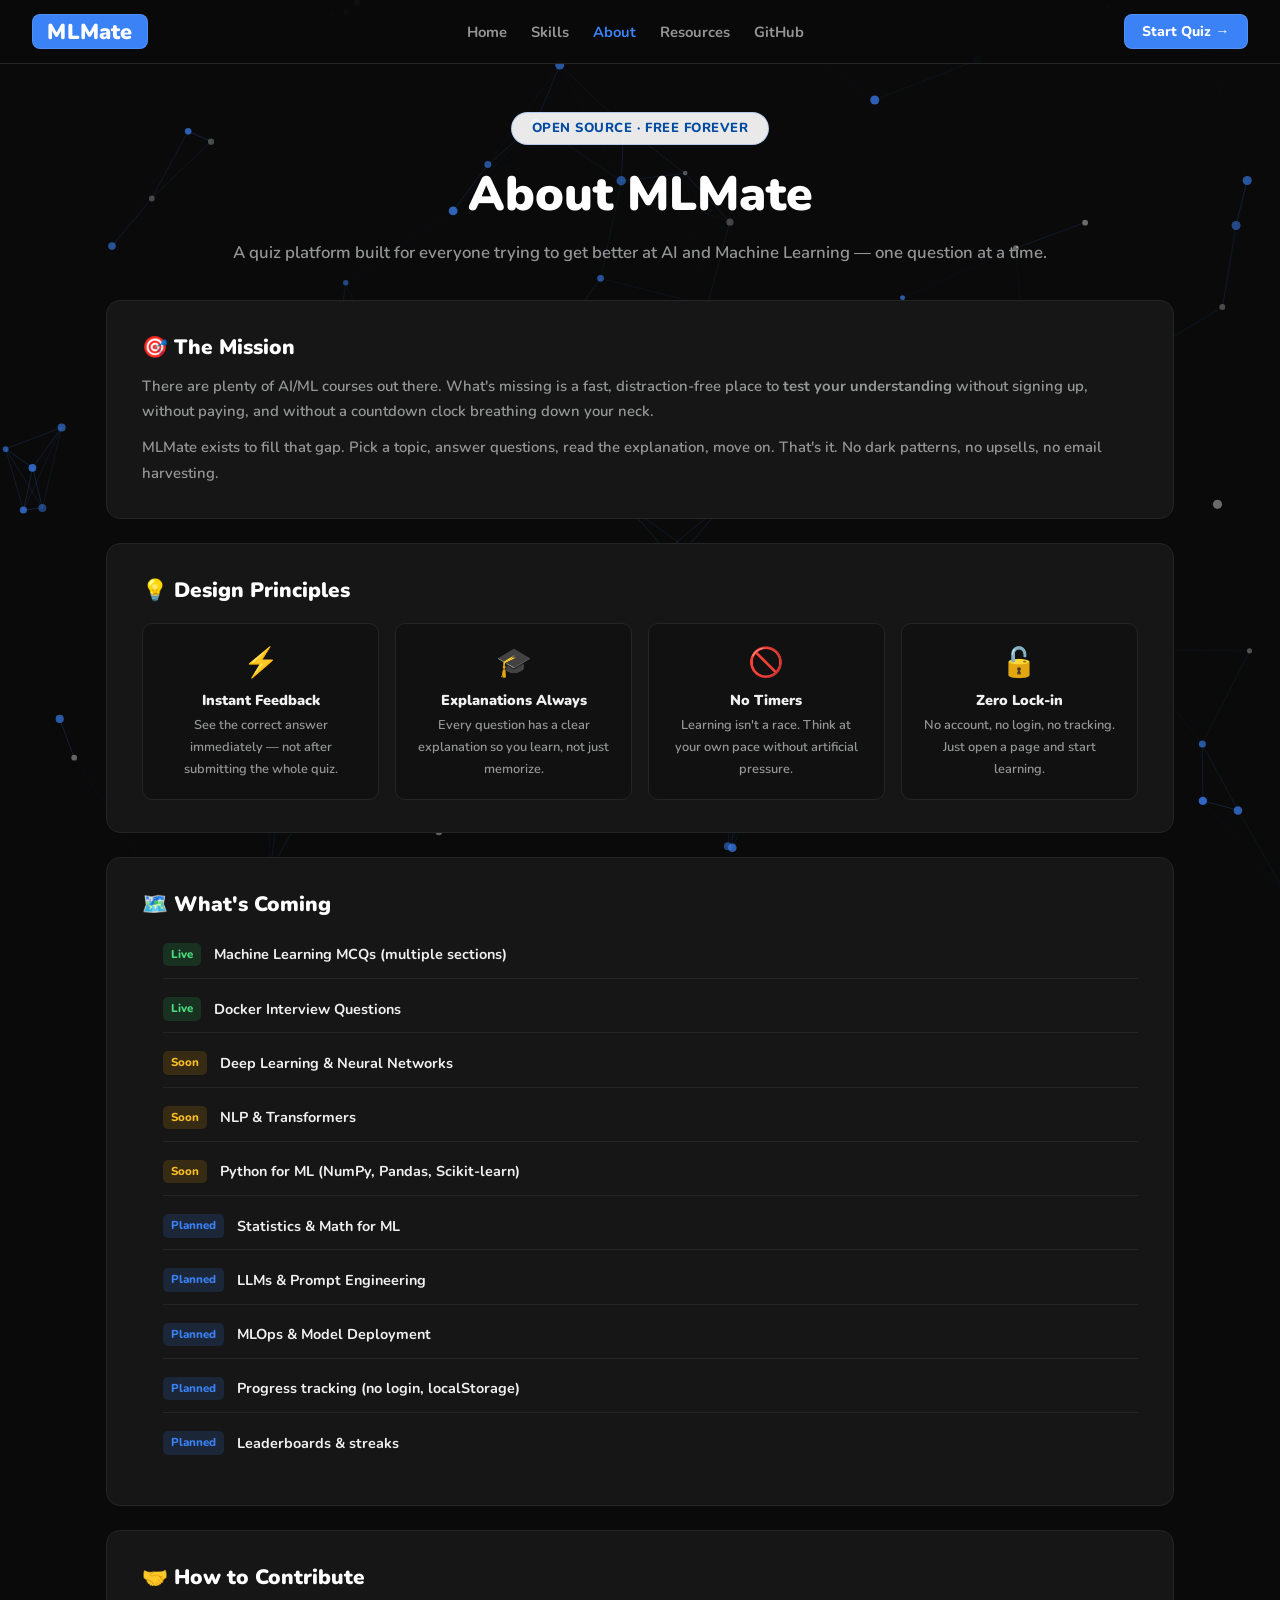
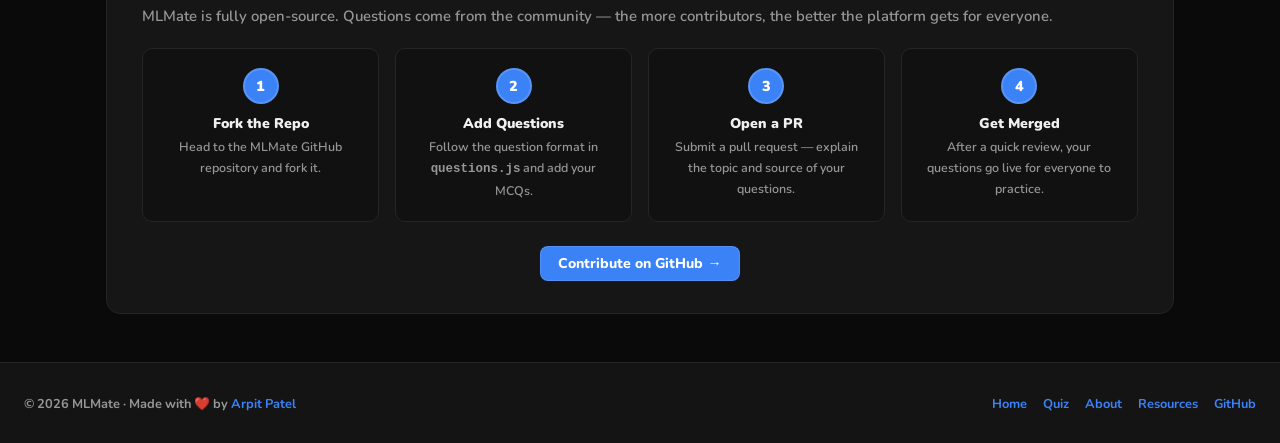
==== about.html @ 7ef2f5ec "changed theme and added muti-page arch" ====
<!DOCTYPE html>
<html lang="en">

<head>
  <meta charset="UTF-8" />
  <meta name="viewport" content="width=device-width, initial-scale=1.0" />
  <title>About MLMate – Free AI & ML Quiz Platform for Interview Prep</title>
  <meta name="description"
    content="MLMate is a free, open-source AI and Machine Learning quiz platform built to help students and professionals prepare for ML interviews.">
  <meta name="keywords"
    content="about MLMate, AI quiz platform, ML interview prep tool, open source ML quiz, Arpit Patel MLMate">
  <link rel="canonical" href="https://mlmate.in/about.html" />
  <meta property="og:title" content="About MLMate – Free AI & ML Quiz Platform">
  <meta property="og:description"
    content="Built by an ML practitioner for ML practitioners. Free, open-source, no login required.">
  <meta property="og:url" content="https://mlmate.in/about.html">
  <meta property="og:type" content="website">
  <meta property="og:image" content="https://mlmate.in/preview.png">
  <link rel="icon" href="/favicon.ico" type="image/x-icon">
  <link rel="preconnect" href="https://fonts.googleapis.com" />
  <link rel="preconnect" href="https://fonts.gstatic.com" crossorigin>
  <link
    href="https://fonts.googleapis.com/css2?family=Nunito:wght@400;600;700;800;900&family=Space+Mono:wght@400;700&display=swap"
    rel="stylesheet" />
  <link rel="stylesheet" href="styles.css" />
</head>

<body>
  <canvas id="bg-canvas" aria-hidden="true"></canvas>
  <div id="token-streams" aria-hidden="true"></div>
  <div id="page">

    <nav>
      <a class="logo" href="index.html">MLMate</a>
      <ul class="nav-links">
        <li><a href="index.html">Home</a></li>
        <li><a href="index.html#skills-section">Skills</a></li>
        <li><a href="about.html" style="color:var(--blue)">About</a></li>
        <li><a href="resources.html">Resources</a></li>
        <li><a href="https://github.com/arpitpatelsitapur/MLMate" target="_blank">GitHub</a></li>
      </ul>
      <a href="quiz.html" class="nav-btn">Start Quiz →</a>
    </nav>

    <div class="about-hero">
      <div class="hero-badge">Open Source · Free Forever</div>
      <h1>About MLMate</h1>
      <p>A quiz platform built for everyone trying to get better at AI and Machine Learning — one question at a time.</p>
    </div>

    <div class="section" style="padding-top:0.5rem;max-width:1100px;">

      <div class="about-card">
        <h2>🎯 The Mission</h2>
        <p>There are plenty of AI/ML courses out there. What's missing is a fast, distraction-free place to <strong>test
            your understanding</strong> without signing up, without paying, and without a countdown clock breathing down
          your neck.</p>
        <p style="margin-top:0.7rem;">MLMate exists to fill that gap. Pick a topic, answer questions, read the
          explanation, move on. That's it. No dark patterns, no upsells, no email harvesting.</p>
      </div>

      <div class="about-card">
        <h2>💡 Design Principles</h2>
        <div class="principle-grid">
          <div class="principle-card">
            <div class="p-icon">⚡</div>
            <h4>Instant Feedback</h4>
            <p>See the correct answer immediately — not after submitting the whole quiz.</p>
          </div>
          <div class="principle-card">
            <div class="p-icon">🎓</div>
            <h4>Explanations Always</h4>
            <p>Every question has a clear explanation so you learn, not just memorize.</p>
          </div>
          <div class="principle-card">
            <div class="p-icon">🚫</div>
            <h4>No Timers</h4>
            <p>Learning isn't a race. Think at your own pace without artificial pressure.</p>
          </div>
          <div class="principle-card">
            <div class="p-icon">🔓</div>
            <h4>Zero Lock-in</h4>
            <p>No account, no login, no tracking. Just open a page and start learning.</p>
          </div>
        </div>
      </div>

      <div class="about-card">
        <h2>🗺️ What's Coming</h2>
        <ul class="roadmap-list">
          <li><span class="roadmap-tag tag-live">Live</span> Machine Learning MCQs (multiple sections)</li>
          <li><span class="roadmap-tag tag-live">Live</span> Docker Interview Questions</li>
          <li><span class="roadmap-tag tag-soon">Soon</span> Deep Learning & Neural Networks</li>
          <li><span class="roadmap-tag tag-soon">Soon</span> NLP & Transformers</li>
          <li><span class="roadmap-tag tag-soon">Soon</span> Python for ML (NumPy, Pandas, Scikit-learn)</li>
          <li><span class="roadmap-tag tag-planned">Planned</span> Statistics & Math for ML</li>
          <li><span class="roadmap-tag tag-planned">Planned</span> LLMs & Prompt Engineering</li>
          <li><span class="roadmap-tag tag-planned">Planned</span> MLOps & Model Deployment</li>
          <li><span class="roadmap-tag tag-planned">Planned</span> Progress tracking (no login, localStorage)</li>
          <li><span class="roadmap-tag tag-planned">Planned</span> Leaderboards & streaks</li>
        </ul>
      </div>

      <div class="about-card">
        <h2>🤝 How to Contribute</h2>
        <p>MLMate is fully open-source. Questions come from the community — the more contributors, the better the
          platform gets for everyone.</p>
        <div class="contribute-steps">
          <div class="contribute-step">
            <div class="step-num">1</div>
            <h4>Fork the Repo</h4>
            <p>Head to the MLMate GitHub repository and fork it.</p>
          </div>
          <div class="contribute-step">
            <div class="step-num">2</div>
            <h4>Add Questions</h4>
            <p>Follow the question format in <code>questions.js</code> and add your MCQs.</p>
          </div>
          <div class="contribute-step">
            <div class="step-num">3</div>
            <h4>Open a PR</h4>
            <p>Submit a pull request — explain the topic and source of your questions.</p>
          </div>
          <div class="contribute-step">
            <div class="step-num">4</div>
            <h4>Get Merged</h4>
            <p>After a quick review, your questions go live for everyone to practice.</p>
          </div>
        </div>
        <div style="margin-top:1.5rem;text-align:center;">
          <a href="https://github.com/arpitpatelsitapur/MLMate" target="_blank" class="nav-btn"
            style="display:inline-block;">Contribute on GitHub →</a>
        </div>
      </div>

    </div>

    <footer>
      <p>© 2026 MLMate · Made with ❤️ by <a href="https://github.com/arpitpatelsitapur" target="_blank">Arpit Patel</a>
      </p>
      <div style="display:flex;gap:1rem;flex-wrap:wrap;">
        <a href="index.html">Home</a><a href="quiz.html">Quiz</a><a href="about.html">About</a>
        <a href="resources.html">Resources</a><a href="https://github.com/arpitpatelsitapur/MLMate"
          target="_blank">GitHub</a>
      </div>
    </footer>

  </div>
  <script>(function () {
      'use strict';
      const canvas = document.getElementById('bg-canvas');
      if (!canvas) return;
      const ctx = canvas.getContext('2d');
      function resize() { canvas.width = window.innerWidth; canvas.height = window.innerHeight; }
      resize(); window.addEventListener('resize', resize);
      const mouse = { x: -9999, y: -9999 };
      document.addEventListener('mousemove', e => { mouse.x = e.clientX; mouse.y = e.clientY; });
      document.addEventListener('mouseleave', () => { mouse.x = -9999; mouse.y = -9999; });
      const ripples = [];
      document.addEventListener('click', e => {
        ripples.push({ x: e.clientX, y: e.clientY, r: 0, maxR: 160, life: 1 });
        dots.forEach(d => {
          const dx = d.x - e.clientX, dy = d.y - e.clientY, dist = Math.hypot(dx, dy);
          if (dist < 160 && dist > 0) { const f = (1 - dist / 160) * 4.5; d.vx += (dx / dist) * f; d.vy += (dy / dist) * f; d.bright = 1; }
        });
      });
      const REPEL = 115, LINK_D = 155, N = 80;
      class Dot {
        constructor() { this.init(true); }
        init(s) {
          this.x = s ? Math.random() * canvas.width : (Math.random() < .5 ? -8 : canvas.width + 8);
          this.y = s ? Math.random() * canvas.height : (Math.random() < .5 ? -8 : canvas.height + 8);
          const a = Math.random() * Math.PI * 2, sp = 0.12 + Math.random() * 0.45;
          this.vx = Math.cos(a) * sp; this.vy = Math.sin(a) * sp;
          this.r0 = 2.2 + Math.random() * 2.6; this.a0 = 0.45 + Math.random() * 0.35;
          this.isBlue = Math.random() > 0.42; this.bright = 0;
        }
        update() {
          const cdx = this.x - mouse.x, cdy = this.y - mouse.y, cd = Math.hypot(cdx, cdy);
          if (cd < REPEL && cd > 0) {
            const f = 1 - cd / REPEL;
            this.vx += (cdx / cd) * f * 0.22; this.vy += (cdy / cd) * f * 0.22;
            this.bright = Math.max(this.bright, f * 0.85);
          }
          this.x += this.vx; this.y += this.vy;
          this.vx += (Math.random() - .5) * 0.009; this.vy += (Math.random() - .5) * 0.009;
          this.vx *= 0.993; this.vy *= 0.993;
          const spd = Math.hypot(this.vx, this.vy); if (spd > 5) { this.vx *= 5 / spd; this.vy *= 5 / spd; }
          this.bright = Math.max(0, this.bright - 0.018);
          if (this.x < -14 || this.x > canvas.width + 14 || this.y < -14 || this.y > canvas.height + 14) this.init(false);
        }
        draw() {
          const alpha = Math.min(1, this.a0 + this.bright * 0.5), r = this.r0 + this.bright * 2.2;
          if (this.bright > 0.1) {
            const g = ctx.createRadialGradient(this.x, this.y, 0, this.x, this.y, r * 3.2);
            g.addColorStop(0, `rgba(59,130,246,${this.bright * 0.3})`); g.addColorStop(1, 'rgba(59,130,246,0)');
            ctx.beginPath(); ctx.arc(this.x, this.y, r * 3.2, 0, Math.PI * 2); ctx.fillStyle = g; ctx.fill();
          }
          ctx.beginPath(); ctx.arc(this.x, this.y, r, 0, Math.PI * 2);
          ctx.fillStyle = this.isBlue ? `rgba(59,130,246,${alpha})` : `rgba(200,200,200,${alpha * 0.65})`;
          ctx.fill();
        }
      }
      const dots = Array.from({ length: N }, () => new Dot());
      function drawLinks() {
        for (let i = 0; i < dots.length; i++)for (let j = i + 1; j < dots.length; j++) {
          const dx = dots[i].x - dots[j].x, dy = dots[i].y - dots[j].y, d = Math.hypot(dx, dy);
          if (d < LINK_D) {
            const t = 1 - d / LINK_D, boost = Math.max(dots[i].bright, dots[j].bright);
            ctx.beginPath(); ctx.moveTo(dots[i].x, dots[i].y); ctx.lineTo(dots[j].x, dots[j].y);
            ctx.strokeStyle = `rgba(59,130,246,${t * (0.28 + boost * 0.55)})`; ctx.lineWidth = 0.9 + boost * 1.3; ctx.stroke();
          }
        }
      }
      function drawHalo() {
        if (mouse.x < 0) return;
        ctx.save(); ctx.beginPath(); ctx.arc(mouse.x, mouse.y, REPEL * 0.62, 0, Math.PI * 2);
        ctx.strokeStyle = 'rgba(59,130,246,0.18)'; ctx.lineWidth = 1; ctx.setLineDash([4, 7]); ctx.stroke(); ctx.restore();
      }
      function drawRipples() {
        for (let i = ripples.length - 1; i >= 0; i--) {
          const rp = ripples[i];
          ctx.beginPath(); ctx.arc(rp.x, rp.y, rp.r, 0, Math.PI * 2);
          ctx.strokeStyle = `rgba(59,130,246,${rp.life * (1 - rp.r / rp.maxR) * 0.65})`;
          ctx.lineWidth = 1.5; ctx.stroke(); rp.r += 3.8; rp.life *= 0.97;
          if (rp.r >= rp.maxR) ripples.splice(i, 1);
        }
      }
      function tick() {
        ctx.clearRect(0, 0, canvas.width, canvas.height);
        drawLinks(); dots.forEach(d => { d.update(); d.draw(); }); drawRipples(); drawHalo();
        requestAnimationFrame(tick);
      }
      tick();
      if (window.innerWidth <= 640) return;
      const container = document.getElementById('token-streams'); if (!container) return;
      const WORDS = ['gradient', 'loss', 'epoch', 'attention', 'embedding', 'softmax', 'ReLU', 'regression', 'dropout', 'decisiontree', 'sigmoid', 'weight', 'tensor', 'mse', 'recall', 'precision', 'entropy', 'encoder', 'decoder', 'pooling', 'variance', 'bias', 'kernel', 'norm', 'dockerHub', 'git', 'mask', 'head', 'knn', 'cosine', 'svm', 'logistic', 'kmeans', 'accuracy', 'randomforest', 'xgboost', 'lightgbm', 'catboost', 'transformer', 'lstm', 'gru', 'bert', 'gpt', 'vgg', 'pca', 'lda', 'dockercompose', 'dockervolume', 'dockerswarm', 'stemming', 'nltk', 'onehot', 'tfidf', 'word2vec', 'cnn', 'rnn', 'perceptron', 'gru', 'agents', 'prompts'];
      function tokenize(w) {
        const n = w.length; if (n <= 3) return [w];
        if (n <= 6) return [w.slice(0, Math.ceil(n / 2)), w.slice(Math.ceil(n / 2))];
        const a = Math.floor(n / 3), b = Math.floor(n * 2 / 3); return [w.slice(0, a), w.slice(a, b), w.slice(b)];
      }
      function feedParticle(cx, cy) {
        let best = null, bd = Infinity;
        dots.forEach(d => { const dist = Math.hypot(d.x - cx, d.y - cy); if (dist < bd) { bd = dist; best = d; } });
        if (best) best.bright = 1;
      }
      const lanes = [{ x: 0.13, y: 0.40, wi: 0 }, { x: 0.55, y: 0.68, wi: 12 }, { x: 0.82, y: 0.24, wi: 24 }];
      function runLane(idx) {
        const lane = lanes[idx]; const word = WORDS[lane.wi % WORDS.length]; lane.wi++;
        let el = document.getElementById('tlane-' + idx);
        if (!el) { el = document.createElement('div'); el.id = 'tlane-' + idx; el.className = 'token-lane'; container.appendChild(el); }
        el.style.left = (lane.x * 100) + 'vw'; el.style.top = (lane.y * 100) + 'vh';
        const chunks = tokenize(word); el.innerHTML = '';
        const wordEl = document.createElement('span'); wordEl.className = 'token-word';
        const chunkEls = chunks.map(ch => {
          const s = document.createElement('span'); s.className = 'token-chunk'; s.textContent = ch; wordEl.appendChild(s); return s;
        });
        el.appendChild(wordEl);
        wordEl.animate([{ opacity: 0 }, { opacity: 1 }], { duration: 260, fill: 'forwards' });
        let t = 340;
        chunkEls.forEach((s, i) => setTimeout(() => s.classList.add('boxed'), t + i * 95));
        t += chunkEls.length * 95 + 55;
        chunkEls.forEach((s, i) => setTimeout(() => s.classList.add('filled'), t + i * 65));
        t += chunkEls.length * 65 + 200;
        setTimeout(() => {
          const rect = el.getBoundingClientRect();
          feedParticle(rect.left + rect.width / 2, rect.top + rect.height / 2);
          wordEl.animate([{ opacity: 1, transform: 'translateY(0)' }, { opacity: 0, transform: 'translateY(-22px)' }],
            { duration: 480, easing: 'ease-in', fill: 'forwards' });
          lane.x = Math.max(0.06, Math.min(0.94, lane.x + (Math.random() - .5) * 0.15));
          lane.y = Math.max(0.10, Math.min(0.88, lane.y + (Math.random() - .5) * 0.12));
          setTimeout(() => runLane(idx), 600);
        }, t);
      }
      setTimeout(() => runLane(0), 500); setTimeout(() => runLane(1), 1900); setTimeout(() => runLane(2), 3200);
    })();</script>
</body>

</html>
---- styles.css ----
/* ═══════════════════════════════════════════════════════
   MLMate – Dark Theme
   #0a0a0a bg · #f0f0f0 text · #3b82f6 blue accent
═══════════════════════════════════════════════════════ */
:root {
  --bg: #0a0a0a;
  --bg2: #111111;
  --card-bg: #161616;
  --card-bg2: #1e1e1e;
  --blue: #3b82f6;
  --blue-dark: #2563eb;
  --blue-light: rgba(59, 130, 246, 0.12);
  --text: #f0f0f0;
  --muted: #a7a8a8e0;
  --border: #252525;
  --border2: #333333;
  --green: #22c55e;
  --red: #ef4444;
  --yellow: #f59e0b;
  --radius: 14px;
  --shadow: 0 2px 20px rgba(0, 0, 0, 0.6);
  --sidebar-w: 270px;
}

*,
*::before,
*::after {
  box-sizing: border-box;
  margin: 0;
  padding: 0;
}

html {
  color-scheme: dark;
}

body {
  font-family: 'Nunito', sans-serif;
  background: var(--bg);
  color: var(--text);
  min-height: 100vh;

  display: flex;
  flex-direction: column;
}

.skill-card,
.hero,
.section,
footer,
.skill-page-header,
.skill-body,
.skill-sidebar,
.skill-main {
  position: relative;
  z-index: 2;
}

/* ── ANIMATION LAYERS ─────────────────────────────────
   Canvas:  fixed, z-index 0  (behind everything)
   #page:   relative, z-index 1 (all real content)
   #token-streams: fixed, z-index 2 (above page but pointer-events:none)
─────────────────────────────────────────────────────── */
#bg-canvas {
  position: fixed;
  top: 0;
  left: 0;
  width: 100vw;
  height: 100vh;
  pointer-events: none;
  z-index: 0;
  inset: 0;
}

#page {
  position: relative;
  z-index: 2;
}

#token-streams {
  position: fixed;
  inset: 0;
  pointer-events: none;
  z-index: 1;
  overflow: hidden;
}

.token-lane {
  position: absolute;
  display: inline-flex;
  align-items: center;
  gap: 0;
  height: 30px;
  transform: translate(-50%, -50%);
}

.token-word {
  font-family: 'Space Mono', monospace;
  font-size: 0.72rem;
  font-weight: 700;
  color: rgba(255, 255, 255, 0.9);
  letter-spacing: 0.01em;
  opacity: 0;
  display: inline-flex;
  gap: 2px;
  align-items: center;
  filter: blur(0.4px);
}

.token-chunk {
  border: 1.5px solid transparent;
  border-radius: 4px;
  padding: 2px 5px;
  background: transparent;
  font-size: 0.7rem;
  transition: background 0.22s, border-color 0.18s;
}

.token-chunk.boxed {
  border-color: rgba(80, 140, 255, 0.65);
}

.token-chunk.filled {
  background: rgba(59, 130, 246, 0.18);
}

@media(max-width:640px) {
  #token-streams {
    display: none;
  }
}

/* ── NAV ──────────────────────────────────────────────── */
nav {
  background: rgba(10, 10, 10, 0.88);
  border-bottom: 1px solid var(--border);
  padding: 0 2rem;
  display: flex;
  align-items: center;
  justify-content: space-between;
  height: 64px;
  position: sticky;
  top: 0;
  z-index: 100;
  backdrop-filter: blur(14px);
  -webkit-backdrop-filter: blur(14px);
}

.logo {
  text-decoration: none;
  font-weight: 900;
  font-size: 1.35rem;
  color: #fff;
  background: var(--blue);
  border: 1.5px solid rgba(255, 255, 255, 0.1);
  border-radius: 8px;
  padding: 0.1rem 0.9rem;
  letter-spacing: 0.01em;
}

.nav-links {
  display: flex;
  gap: 1.5rem;
  list-style: none;
}

.nav-links a {
  text-decoration: none;
  color: var(--muted);
  font-weight: 700;
  font-size: 0.92rem;
  transition: color 0.15s;
}

.nav-links a:hover {
  color: var(--text);
}

.nav-btn {
  background: var(--blue);
  color: #fff;
  border: 1.5px solid rgba(255, 255, 255, 0.12);
  border-radius: 8px;
  padding: 0.45rem 1.1rem;
  font-family: 'Nunito', sans-serif;
  font-weight: 800;
  font-size: 0.88rem;
  cursor: pointer;
  text-decoration: none;
  transition: background 0.15s;
}

.nav-btn:hover {
  background: var(--blue-dark);
}

/* ── HERO ─────────────────────────────────────────────── */
.hero {
  text-align: center;
  padding: 2.5rem 1.5rem 1.5rem;
  max-width: 1100px;
  margin: 0 auto;
  background: transparent;
}

.hero-badge {
  display: inline-block;
  background: rgba(255, 255, 255, 0.913);
  color: #014aa2;
  border: 1.5px solid rgba(59, 130, 246, 0.3);
  font-weight: 800;
  font-size: 0.82rem;
  padding: 0.4rem 1.2rem;
  border-radius: 20px;
  margin-bottom: 1.3rem;
  letter-spacing: 0.04em;
  text-transform: uppercase;
}

.hero h1 {
  font-size: clamp(2.1rem, 6vw, 3.5rem);
  font-weight: 900;
  line-height: 1.15;
  margin-bottom: 1.1rem;
  color: #fff;
}

.hero p {
  font-size: 1.08rem;
  color: var(--muted);
  max-width: 540px;
  margin: 0 auto;
  font-weight: 600;
  line-height: 1.65;
}

.hero-stats {
  display: flex;
  gap: 1.2rem;
  justify-content: center;
  flex-wrap: wrap;
  margin-top: 1.8rem;
}

.stat {
  background: rgba(22, 22, 22, 0.8);
  border: 1px solid var(--muted);
  border-radius: var(--radius);
  padding: 1rem 1.5rem;
  text-align: center;
  backdrop-filter: blur(8px);
}

.stat-num {
  font-size: 1.8rem;
  font-weight: 900;
  color: var(--blue);
}

.stat-label {
  font-size: 0.8rem;
  color: var(--muted);
  font-weight: 700;
  margin-top: 2px;
}

/* ── SECTION ──────────────────────────────────────────── */
.section {
  max-width: 1100px;
  margin: 0 auto;
  padding: 1.5rem 1rem;
}

.section-title {
  font-size: 1.6rem;
  font-weight: 900;
  margin-bottom: 1.8rem;
  text-align: center;
  color: #fff;
}

/* ── PLATFORM SECTION ─────────────────────────────────── */
.platform-section {
  padding-top: 0;
}

.platform-wrap {
  background: var(--card-bg);
  border: 1px solid var(--muted);
  border-radius: var(--radius);
  padding: 2rem 2rem 2.2rem;
}

.platform-wrap .section-title {
  margin-bottom: 0.6rem;
}

.platform-intro {
  font-size: 0.93rem;
  color: var(--muted);
  font-weight: 600;
  line-height: 1.65;
  max-width: 680px;
  margin: 0 auto 1.6rem;
  text-align: center;
}

.platform-topics {
  background: var(--bg2);
  border: 1px solid var(--muted);
  border-radius: 10px;
  padding: 1.1rem 1.3rem;
}

.platform-topic-label {
  font-size: 0.7rem;
  font-weight: 900;
  text-transform: uppercase;
  letter-spacing: 0.1em;
  color: var(--muted);
  margin-bottom: 0.75rem;
}

.platform-chips {
  display: flex;
  flex-wrap: wrap;
  gap: 0.5rem;
}

.platform-chip {
  background: rgba(255, 255, 255, 0.05);
  border: 1px solid var(--border);
  border-radius: 8px;
  padding: 0.3rem 0.8rem;
  font-size: 0.8rem;
  font-weight: 800;
  color: var(--blue);
}

/* ── FOR WHOM ─────────────────────────────────────────── */
.for-whom {
  background: var(--card-bg);
  border: 1px solid var(--muted);
  border-radius: var(--radius);
  padding: 2.5rem;
}

.for-whom-grid {
  display: grid;
  grid-template-columns: repeat(auto-fit, minmax(220px, 1fr));
  gap: 1.2rem;
  margin-top: 1.5rem;
}

.for-whom-card {
  background: var(--bg2);
  border: 1px solid var(--muted);
  border-radius: 10px;
  padding: 1.2rem;
  display: flex;
  gap: 0.8rem;
  align-items: flex-start;
}

.for-whom-card .icon {
  font-size: 1.5rem;
  flex-shrink: 0;
}

.for-whom-card h4 {
  font-size: 0.92rem;
  font-weight: 800;
  margin-bottom: 3px;
  color: var(--text);
}

.for-whom-card p {
  font-size: 0.8rem;
  color: var(--muted);
  font-weight: 600;
  line-height: 1.4;
}

/* ── HOW IT WORKS ─────────────────────────────────────── */
.how-grid {
  display: grid;
  grid-template-columns: repeat(auto-fit, minmax(200px, 1fr));
  gap: 1.2rem;
  margin-top: 1.5rem;
}

.how-card {
  background: var(--card-bg);
  border: 1px solid var(--muted);
  border-radius: var(--radius);
  padding: 1.5rem;
  text-align: center;
}

.how-num {
  width: 40px;
  height: 40px;
  background: var(--blue);
  color: #fff;
  border-radius: 50%;
  display: flex;
  align-items: center;
  justify-content: center;
  font-weight: 900;
  font-size: 1.1rem;
  margin: 0 auto 0.8rem;
  border: 1.5px solid rgba(255, 255, 255, 0.15);
}

.how-card h4 {
  font-size: 0.92rem;
  font-weight: 800;
  margin-bottom: 5px;
  color: var(--text);
}

.how-card p {
  font-size: 0.8rem;
  color: var(--muted);
  font-weight: 600;
}

/* ── SKILLS GRID ──────────────────────────────────────── */
.skills-grid {
  display: grid;
  grid-template-columns: repeat(auto-fill, minmax(240px, 1fr));
  gap: 1.2rem;
}

.skill-card {
  background: var(--card-bg);
  border: 1px #0053a19a solid;
  border-radius: var(--radius);
  overflow: hidden;
  cursor: pointer;
  transition: transform 0.15s, box-shadow 0.15s, border-color 0.15s;
  position: relative;
  text-decoration: none;
  color: #dadada;
  display: block;
}

.skill-card:not(.inactive):hover {
  transform: translateY(-3px);
  box-shadow: 0 8px 32px rgba(59, 130, 246, 0.18);
  border-color: rgba(59, 130, 246, 0.85);
}

.skill-card.inactive {
  opacity: 0.95;
  cursor: not-allowed;
}

.skill-card-header {
  background: rgba(255, 255, 255, 0.955);
  border-bottom: 1px solid var(--muted);
  color: #015ebb;
  padding: 0.65rem 1rem;
  font-weight: 800;
  font-size: 0.88rem;
}

.skill-card.inactive .skill-card-header {
  background: rgba(255, 255, 255, 0.14);
  color: var(--muted);
}

.skill-card-body {
  padding: 1rem;
}

.skill-card-body p {
  font-size: 0.81rem;
  color: #ebeaea;
  font-weight: 600;
  line-height: 1.45;
  margin-bottom: 0.8rem;
}

.skill-meta {
  display: flex;
  gap: 0.5rem;
  align-items: center;
}

.badge {
  background: rgba(255, 255, 255, 0.941);
  color: #11467e;
  border-radius: 5px;
  padding: 2px 8px;
  font-size: 0.73rem;
  font-weight: 800;
}

.badge.gray {
  background: rgba(255, 255, 255, 0.07);
  color: var(--muted);
}

.coming-soon-tag {
  position: absolute;
  top: 8px;
  right: 8px;
  background: rgba(255, 255, 255, 0.06);
  border: 1px solid var(--border);
  border-radius: 6px;
  padding: 2px 8px;
  font-size: 0.68rem;
  font-weight: 800;
  color: var(--muted);
}

/* ── CTA BANNER ───────────────────────────────────────── */
.cta-banner {
  background: linear-gradient(135deg, rgba(18, 35, 62, 0.98), rgba(61, 135, 255, 0.96));
  /* border: 1px solid rgba(59, 130, 246, 0.3); */
  border-radius: var(--radius);
  padding: 2.5rem 2rem;
  text-align: center;
}

.cta-banner h2 {
  font-size: 1.6rem;
  font-weight: 900;
  margin-bottom: 0.5rem;
  color: #fff;
}

.cta-banner p {
  font-size: 0.93rem;
  color: var(--muted);
  font-weight: 600;
  margin-bottom: 1.3rem;
}

/* ── OUTLINE LINK ─────────────────────────────────────── */
.btn-outline-link {
  display: inline-flex;
  align-items: center;
  background: rgba(255, 255, 255, 0.95);
  border: 1.5px solid var(--muted);
  border-radius: 8px;
  padding: 0.7rem 1.6rem;
  font-family: 'Nunito', sans-serif;
  font-weight: 800;
  font-size: 1rem;
  color: #000;
  text-decoration: none;
  transition: border-color 0.15s, color 0.15s;
}

.btn-outline-link:hover {
  border-color: #fff;
  color: #028cfd;
}

/* ── FOOTER ───────────────────────────────────────────── */
footer {
  border-top: 1px solid var(--border);
  padding: 2rem 1.5rem;
  margin: 0 auto;
  display: flex;
  align-items: center;
  justify-content: space-between;
  flex-wrap: wrap;
  gap: 1rem;
  background: rgba(21, 21, 21, 0.98);
  margin-top: auto;
}

footer p {
  font-size: 0.8rem;
  color: var(--muted);
  font-weight: 700;
}

footer a {
  color: var(--blue);
  text-decoration: none;
  font-weight: 700;
  font-size: 0.8rem;
}

footer a:hover {
  text-decoration: underline;
  color: #e0e0e0;
}

/* ── RESOURCES PAGE ───────────────────────────────────── */
.res-hero {
  text-align: center;
  padding: 3rem 1.5rem 1rem;
  max-width: 760px;
  margin: 0 auto;
}

.res-hero h1 {
  font-size: clamp(1.9rem, 5vw, 3rem);
  font-weight: 900;
  line-height: 1.2;
  margin-bottom: 0.8rem;
  color: #fff;
}

.res-hero p {
  font-size: 1rem;
  color: var(--muted);
  font-weight: 600;
  line-height: 1.7;
}

.filter-bar {
  display: flex;
  gap: 0.5rem;
  flex-wrap: wrap;
  justify-content: center;
  margin: 1.5rem 0 0.5rem;
}

.filter-btn {
  background: var(--card-bg);
  border: 1px solid var(--border);
  border-radius: 8px;
  padding: 0.4rem 1rem;
  font-family: 'Nunito', sans-serif;
  font-weight: 800;
  font-size: 0.82rem;
  cursor: pointer;
  color: var(--muted);
  transition: all 0.15s;
}

.filter-btn:hover,
.filter-btn.active {
  background: var(--blue);
  color: #fff;
  border-color: var(--blue);
}

.level-legend {
  display: flex;
  gap: 1rem;
  flex-wrap: wrap;
  justify-content: center;
  margin-bottom: 1.5rem;
}

.level-item {
  font-size: 0.78rem;
  font-weight: 700;
  color: var(--muted);
  display: flex;
  align-items: center;
  gap: 0.3rem;
}

.level-dot {
  width: 8px;
  height: 8px;
  border-radius: 50%;
}

.dot-beginner {
  background: var(--green);
}

.dot-intermediate {
  background: var(--yellow);
}

.dot-advanced {
  background: var(--red);
}

.disclaimer {
  background: var(--card-bg);
  border: 1px solid var(--border);
  border-radius: var(--radius);
  padding: 1rem 1.3rem;
  margin-bottom: 2rem;
  font-size: 0.82rem;
  color: var(--muted);
  font-weight: 600;
}

.disclaimer strong {
  color: var(--text);
}

.res-section {
  margin-bottom: 2.5rem;
}

.res-section-title {
  font-size: 1.2rem;
  font-weight: 900;
  margin-bottom: 1rem;
  display: flex;
  align-items: center;
  gap: 0.5rem;
  padding-bottom: 0.5rem;
  border-bottom: 1px solid var(--border);
  color: #fff;
}

.res-grid {
  display: grid;
  grid-template-columns: repeat(auto-fill, minmax(280px, 1fr));
  gap: 1rem;
}

.res-card {
  background: var(--card-bg);
  border: 1px solid var(--border);
  border-radius: var(--radius);
  padding: 1.2rem 1.3rem;
  text-decoration: none;
  color: var(--text);
  transition: transform 0.15s, box-shadow 0.15s, border-color 0.15s;
  display: block;
}

.res-card:hover {
  transform: translateY(-2px);
  box-shadow: 0 6px 24px rgba(59, 130, 246, 0.15);
  border-color: rgba(59, 130, 246, 0.4);
}

.res-card-top {
  display: flex;
  align-items: flex-start;
  justify-content: space-between;
  gap: 0.5rem;
  margin-bottom: 0.5rem;
}

.res-card h3 {
  font-size: 0.95rem;
  font-weight: 900;
  line-height: 1.3;
  color: #fff;
}

.res-tag {
  font-size: 0.68rem;
  font-weight: 800;
  padding: 2px 7px;
  border-radius: 5px;
  white-space: nowrap;
  flex-shrink: 0;
}

.tag-free {
  background: rgba(34, 197, 94, 0.15);
  color: #4ade80;
}

.tag-paid {
  background: rgba(245, 158, 11, 0.15);
  color: #fbbf24;
}

.tag-book {
  background: rgba(59, 130, 246, 0.15);
  color: var(--blue);
}

.tag-tool {
  background: rgba(167, 139, 250, 0.15);
  color: #a78bfa;
}

.tag-community {
  background: rgba(244, 114, 182, 0.15);
  color: #f472b6;
}

.res-card p {
  font-size: 0.82rem;
  color: var(--muted);
  font-weight: 600;
  line-height: 1.5;
  margin-bottom: 0.7rem;
}

.res-card-meta {
  display: flex;
  gap: 0.5rem;
  flex-wrap: wrap;
  align-items: center;
}

.res-level {
  font-size: 0.72rem;
  font-weight: 800;
  padding: 2px 7px;
  background: var(--bg2);
  border: 1px solid var(--border);
  border-radius: 5px;
  color: var(--muted);
}

.res-topic {
  font-size: 0.72rem;
  font-weight: 700;
  color: var(--muted);
}

/* ── ABOUT PAGE ───────────────────────────────────────── */
.about-hero {
  text-align: center;
  padding: 3rem 1.5rem 1.5rem;
  max-width: 1100px;
  margin: 0 auto;
}

.about-hero h1 {
  font-size: clamp(2rem, 5vw, 3rem);
  font-weight: 900;
  line-height: 1.2;
  margin-bottom: 1rem;
  color: #fff;
}

.about-hero p {
  font-size: 1.05rem;
  color: var(--muted);
  font-weight: 600;
  line-height: 1.7;
}

.about-card {
  background: var(--card-bg);
  border: 1px solid var(--border);
  border-radius: var(--radius);
  padding: 2rem 2.2rem;
  margin-bottom: 1.5rem;
}

.about-card h2 {
  font-size: 1.3rem;
  font-weight: 900;
  margin-bottom: 0.8rem;
  display: flex;
  align-items: center;
  gap: 0.6rem;
  color: #fff;
}

.about-card p,
.about-card li {
  font-size: 0.93rem;
  color: var(--muted);
  font-weight: 600;
  line-height: 1.7;
}

.about-card ul {
  padding-left: 1.3rem;
  margin-top: 0.5rem;
}

.about-card ul li {
  margin-bottom: 0.4rem;
}

.principle-grid {
  display: grid;
  grid-template-columns: repeat(auto-fit, minmax(200px, 1fr));
  gap: 1rem;
  margin-top: 1.2rem;
}

.principle-card {
  background: var(--bg2);
  border: 1px solid var(--border);
  border-radius: 10px;
  padding: 1.2rem;
  text-align: center;
}

.principle-card .p-icon {
  font-size: 1.8rem;
  margin-bottom: 0.5rem;
}

.principle-card h4 {
  font-size: 0.9rem;
  font-weight: 900;
  margin-bottom: 0.3rem;
  color: var(--text);
}

.principle-card p {
  font-size: 0.8rem;
  color: var(--muted);
  font-weight: 600;
}

.creator-card {
  display: flex;
  gap: 1.5rem;
  align-items: flex-start;
}

.roadmap-list {
  list-style: none;
  padding: 0;
  margin-top: 1rem;
}

.roadmap-list li {
  display: flex;
  align-items: center;
  gap: 0.8rem;
  padding: 0.7rem 0;
  border-bottom: 1px solid var(--border);
  font-size: 0.9rem;
  font-weight: 700;
  color: var(--text);
}

.roadmap-list li:last-child {
  border-bottom: none;
}

.roadmap-tag {
  font-size: 0.72rem;
  font-weight: 800;
  padding: 2px 8px;
  border-radius: 5px;
  white-space: nowrap;
}

.tag-live {
  background: rgba(34, 197, 94, 0.15);
  color: #4ade80;
}

.tag-soon {
  background: rgba(245, 158, 11, 0.15);
  color: #fbbf24;
}

.tag-planned {
  background: rgba(59, 130, 246, 0.15);
  color: var(--blue);
}

.contribute-steps {
  display: grid;
  grid-template-columns: repeat(auto-fit, minmax(180px, 1fr));
  gap: 1rem;
  margin-top: 1.2rem;
}

.contribute-step {
  background: var(--bg2);
  border: 1px solid var(--border);
  border-radius: 10px;
  padding: 1.2rem;
  text-align: center;
}

.contribute-step .step-num {
  width: 36px;
  height: 36px;
  background: var(--blue);
  color: #fff;
  border-radius: 50%;
  border: 2px solid rgba(255, 255, 255, 0.15);
  display: flex;
  align-items: center;
  justify-content: center;
  font-weight: 900;
  margin: 0 auto 0.6rem;
  font-size: 0.9rem;
}

.contribute-step h4 {
  font-size: 0.88rem;
  font-weight: 900;
  margin-bottom: 3px;
  color: var(--text);
}

.contribute-step p {
  font-size: 0.78rem;
  color: var(--muted);
  font-weight: 600;
}

/* ── QUIZ PAGE ────────────────────────────────────────── */
.skill-page-header {
  background: rgba(59, 130, 246, 0.98);
  border-bottom: 1px solid var(--border);
  padding: 1rem 1.5rem;
}

.back-btn {
  display: inline-flex;
  align-items: center;
  gap: 6px;
  background: rgba(0, 0, 0, 0.95);
  border: 1px solid var(--border2);
  border-radius: 8px;
  padding: 0.4rem 0.9rem;
  color: var(--text);
  font-family: 'Nunito', sans-serif;
  font-weight: 800;
  font-size: 0.83rem;
  cursor: pointer;
  margin-bottom: 1rem;
  transition: background 0.15s;
}

.back-btn:hover {
  background: rgba(255, 255, 255, 0.9);
  color: #050505;
}

.skill-page-header h2 {
  font-size: 2rem;
  font-weight: 900;
  margin-bottom: 0.3rem;
  color: #fff;
}

.skill-page-header p {
  font-size: 0.93rem;
  color: #e1e0e0;
  font-weight: 600;
}

.skill-body {
  display: flex;
  min-height: calc(100vh - 64px);
  align-items: flex-start;
}

.skill-sidebar {
  width: var(--sidebar-w);
  min-height: calc(100vh - 64px);
  background: var(--card-bg);
  border-right: 1px solid var(--border);
  padding: 1.5rem 1rem;
  position: sticky;
  top: 64px;
  max-height: calc(100vh - 64px);
  overflow-y: auto;
  flex-shrink: 0;
}

.sidebar-skill-info {
  margin-bottom: 1.2rem;
  padding-bottom: 1.2rem;
  border-bottom: 1px solid var(--border);
}

.ssi-name {
  font-size: 1rem;
  font-weight: 900;
  color: #fff;
  margin-bottom: 4px;
}

.ssi-meta {
  font-size: 0.75rem;
  font-weight: 700;
  color: var(--muted);
}

.sidebar-heading {
  font-size: 0.68rem;
  font-weight: 900;
  text-transform: uppercase;
  letter-spacing: 0.1em;
  color: var(--muted);
  margin-bottom: 0.7rem;
}

.sidebar-sections-list {
  display: flex;
  flex-direction: column;
  gap: 0.4rem;
}

.sidebar-section-btn {
  background: transparent;
  border: 1px solid transparent;
  border-radius: 8px;
  padding: 0.6rem 0.9rem;
  text-align: left;
  cursor: pointer;
  font-family: 'Nunito', sans-serif;
  font-weight: 700;
  font-size: 0.82rem;
  color: var(--muted);
  transition: all 0.13s;
  display: flex;
  align-items: center;
  justify-content: space-between;
}

.sidebar-section-btn:hover {
  background: rgba(255, 255, 255, 0.05);
  color: var(--text);
}

.sidebar-section-btn.active {
  background: rgba(59, 130, 246, 0.12);
  color: var(--blue);
  border-color: rgba(59, 130, 246, 0.3);
}

.sec-info {
  display: flex;
  flex-direction: column;
  gap: 2px;
}

.sec-name {
  font-weight: 800;
}

.sec-q-count {
  font-size: 0.7rem;
  color: var(--muted);
  font-weight: 700;
}

.skill-main {
  flex: 1;
  padding: 2rem;
  min-width: 0;
}

.quiz-wrap {
  max-width: 720px;
  margin: 0 auto;
}

.quiz-progress {
  display: flex;
  align-items: center;
  gap: 1rem;
  margin-bottom: 1.5rem;
}

.progress-bar {
  flex: 1;
  height: 6px;
  background: var(--border2);
  border-radius: 3px;
  overflow: hidden;
}

.progress-fill {
  height: 100%;
  background: var(--blue);
  border-radius: 3px;
  transition: width 0.3s;
}

.progress-text {
  font-size: 0.8rem;
  font-weight: 800;
  color: var(--muted);
  white-space: nowrap;
}

.q-card {
  background: var(--card-bg);
  border: 1px solid var(--border);
  border-radius: var(--radius);
  padding: 1.8rem;
  margin-bottom: 1rem;
}

.q-num {
  font-size: 0.72rem;
  font-weight: 800;
  color: var(--blue);
  text-transform: uppercase;
  letter-spacing: 0.08em;
  margin-bottom: 0.6rem;
}

.q-text {
  font-size: 1.05rem;
  font-weight: 800;
  line-height: 1.5;
  margin-bottom: 1.5rem;
  color: #fff;
}

.q-options {
  display: flex;
  flex-direction: column;
  gap: 0.65rem;
}

.opt-btn {
  background: var(--bg2);
  border: 1px solid var(--border);
  border-radius: 10px;
  padding: 0.8rem 1.1rem;
  text-align: left;
  cursor: pointer;
  font-family: 'Nunito', sans-serif;
  font-weight: 700;
  font-size: 0.92rem;
  color: var(--text);
  transition: all 0.13s;
  display: flex;
  align-items: center;
  gap: 0.8rem;
}

.opt-btn:not(.answered):hover {
  border-color: var(--blue);
  background: rgba(59, 130, 246, 0.08);
}

.opt-btn.correct {
  background: rgba(34, 197, 94, 0.12);
  border-color: var(--green);
  color: #4ade80;
}

.opt-btn.wrong {
  background: rgba(239, 68, 68, 0.10);
  border-color: var(--red);
  color: #f87171;
}

.opt-btn.neutral-after {
  opacity: 0.4;
}

.opt-letter {
  width: 28px;
  height: 28px;
  background: rgba(255, 255, 255, 0.07);
  border-radius: 6px;
  display: flex;
  align-items: center;
  justify-content: center;
  font-weight: 900;
  font-size: 0.78rem;
  flex-shrink: 0;
  color: var(--muted);
}

.opt-btn.correct .opt-letter {
  background: var(--green);
  color: #fff;
}

.opt-btn.wrong .opt-letter {
  background: var(--red);
  color: #fff;
}

.explanation-box {
  background: rgba(59, 130, 246, 0.1);
  border: 1px solid rgba(59, 130, 246, 0.25);
  border-radius: 10px;
  padding: 1rem 1.2rem;
  margin-top: 1rem;
  font-size: 0.88rem;
  font-weight: 700;
  color: #ffffff;
  line-height: 1.5;
  display: none;
}

.explanation-box.show {
  display: block;
}

.next-btn {
  margin-top: 1.2rem;
  background: var(--blue);
  color: #fff;
  border: 1px solid rgba(255, 255, 255, 0.12);
  border-radius: 10px;
  padding: 0.7rem 1.6rem;
  font-family: 'Nunito', sans-serif;
  font-weight: 800;
  font-size: 0.92rem;
  cursor: pointer;
  display: none;
  transition: background 0.15s;
}

.next-btn:hover {
  background: var(--blue-dark);
}

.next-btn.show {
  display: inline-flex;
  align-items: center;
  gap: 6px;
}

.results-card {
  background: var(--card-bg);
  border: 1px solid var(--border);
  border-radius: var(--radius);
  padding: 2.5rem;
  text-align: center;
  margin: 2rem 0;
}

.score-circle {
  width: 110px;
  height: 110px;
  border-radius: 50%;
  background: var(--blue);
  color: #fff;
  display: flex;
  flex-direction: column;
  align-items: center;
  justify-content: center;
  margin: 0 auto 1.2rem;
  border: 2px solid rgba(255, 255, 255, 0.15);
}

.score-num {
  font-size: 2rem;
  font-weight: 900;
  line-height: 1;
}

.score-label {
  font-size: 0.68rem;
  font-weight: 800;
  opacity: 0.8;
}

.results-card h3 {
  font-size: 1.5rem;
  font-weight: 900;
  margin-bottom: 0.5rem;
  color: #fff;
}

.results-card p {
  font-size: 0.93rem;
  color: var(--muted);
  font-weight: 600;
}

.results-actions {
  display: flex;
  gap: 0.8rem;
  justify-content: center;
  margin-top: 1.5rem;
  flex-wrap: wrap;
}

.btn-outline {
  background: transparent;
  border: 1px solid var(--border2);
  border-radius: 10px;
  padding: 0.6rem 1.3rem;
  font-family: 'Nunito', sans-serif;
  font-weight: 800;
  font-size: 0.88rem;
  cursor: pointer;
  color: var(--text);
  transition: border-color 0.15s, color 0.15s;
}

.btn-outline:hover {
  border-color: var(--blue);
  color: var(--blue);
}

.btn-primary {
  background: var(--blue);
  border: 1px solid rgba(255, 255, 255, 0.12);
  border-radius: 10px;
  padding: 0.6rem 1.3rem;
  font-family: 'Nunito', sans-serif;
  font-weight: 800;
  font-size: 0.88rem;
  cursor: pointer;
  color: #fff;
  transition: background 0.15s;
}

.btn-primary:hover {
  background: var(--blue-dark);
}

.quiz-empty-state {
  text-align: center;
  padding: 5rem 2rem;
  color: var(--muted);
}

.quiz-empty-state p {
  font-weight: 700;
  font-size: 1rem;
}

.quiz-empty-state small {
  display: block;
  margin-top: 0.4rem;
  font-size: 0.82rem;
  font-weight: 600;
}

.sidebar-toggle {
  display: none;
  align-items: center;
  gap: 6px;
  background: var(--card-bg);
  border: 1px solid var(--border);
  border-radius: 8px;
  padding: 0.45rem 0.9rem;
  font-family: 'Nunito', sans-serif;
  font-weight: 800;
  font-size: 0.8rem;
  cursor: pointer;
  color: var(--text);
  margin-bottom: 1.2rem;
}

/* ── RESPONSIVE ───────────────────────────────────────── */
@media(max-width:768px) {
  nav {
    padding: 0 1rem;
  }

  .nav-links {
    display: none;
  }

  .hero {
    padding: 2.5rem 1rem 1.5rem;
  }

  .hero h1 {
    font-size: 1.9rem;
  }

  .about-card {
    padding: 1.4rem 1.2rem;
  }

  .creator-card {
    flex-direction: column;
  }

  .skill-body {
    flex-direction: column;
  }

  .skill-sidebar {
    width: 100%;
    min-height: unset;
    position: relative;
    top: 0;
    max-height: unset;
    border-right: none;
    border-bottom: 1px solid var(--border);
    padding: 1rem;
  }

  .skill-sidebar.collapsed .sidebar-sections-list {
    display: none;
  }

  .sidebar-toggle {
    display: flex;
  }

  .skill-main {
    padding: 1.5rem 1rem 4rem;
  }
}

@media(max-width:600px) {
  .res-grid {
    grid-template-columns: 1fr;
  }

  .platform-wrap {
    padding: 1.4rem 1rem 1.6rem;
  }
}

/* ── SCROLLBAR ────────────────────────────────────────── */
::-webkit-scrollbar {
  width: 6px;
}

::-webkit-scrollbar-track {
  background: var(--bg);
}

::-webkit-scrollbar-thumb {
  background: var(--border2);
  border-radius: 3px;
}

::-webkit-scrollbar-thumb:hover {
  background: #444;
}
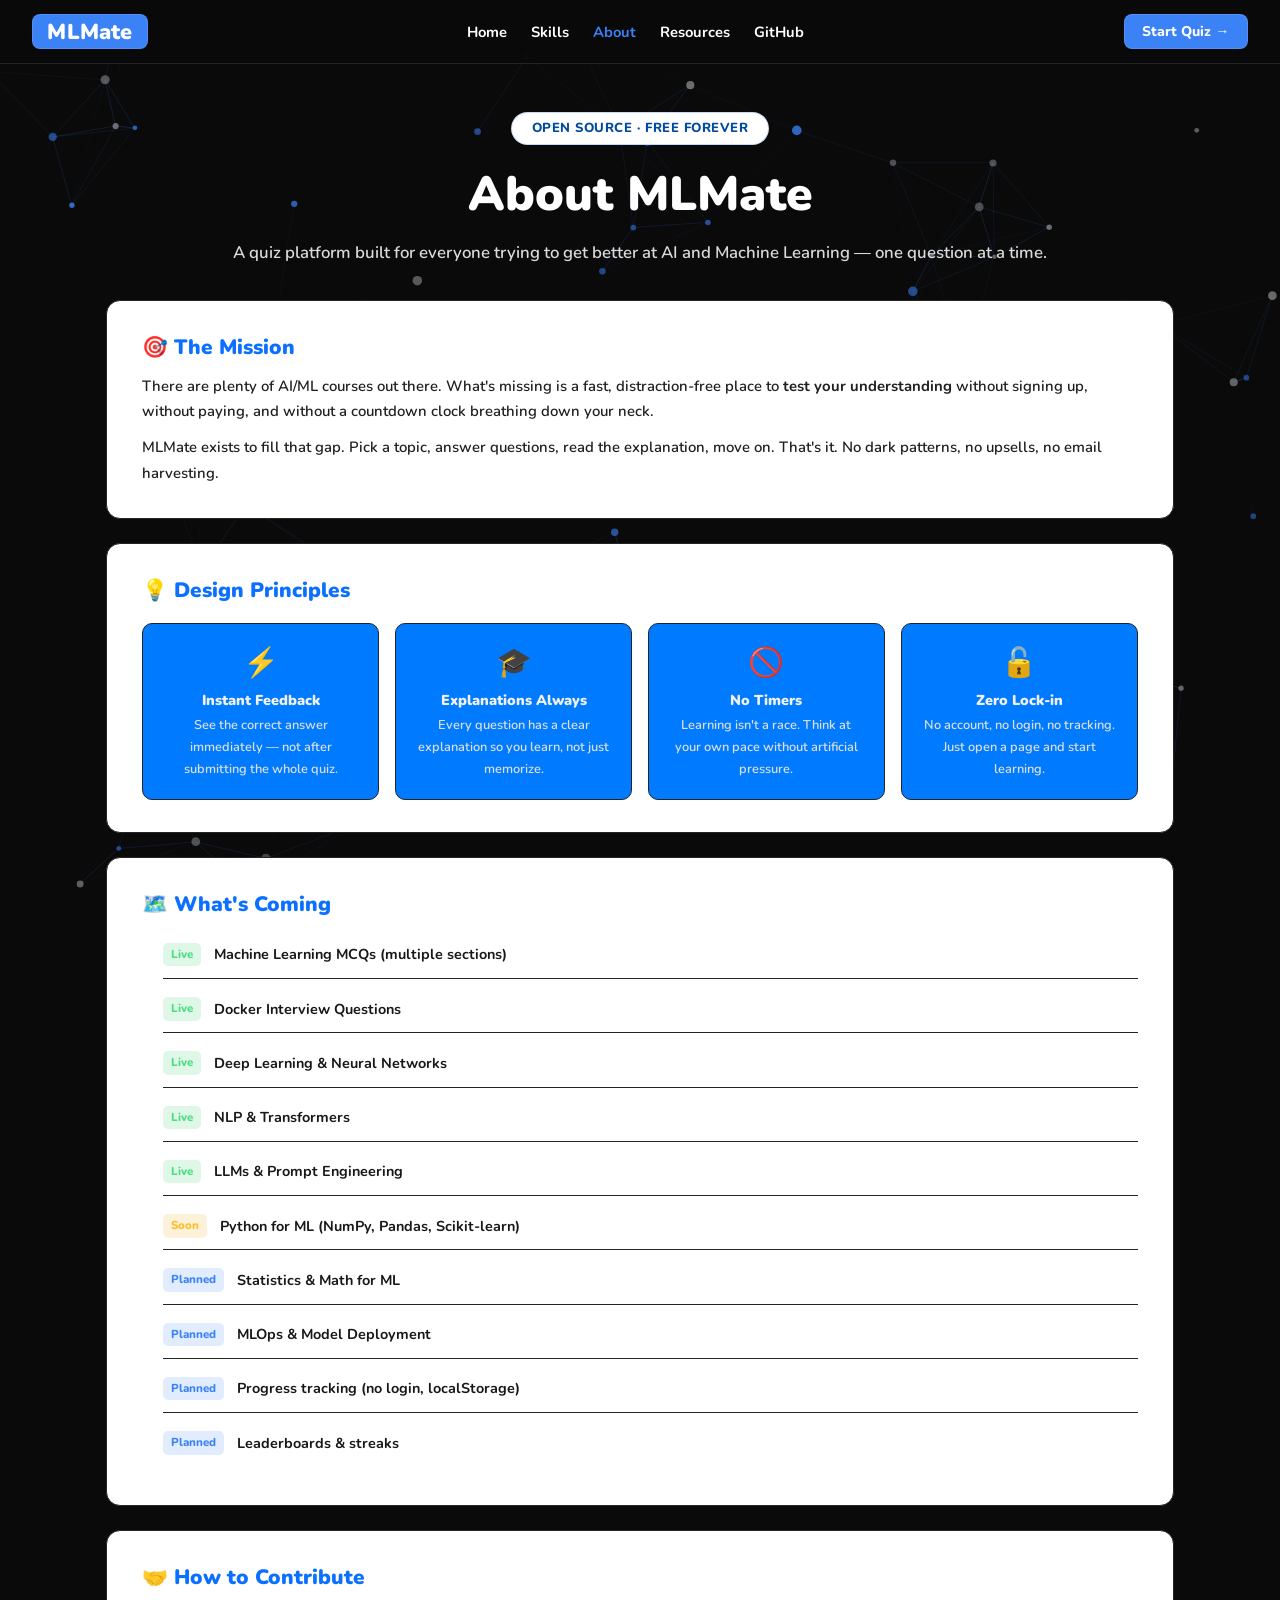
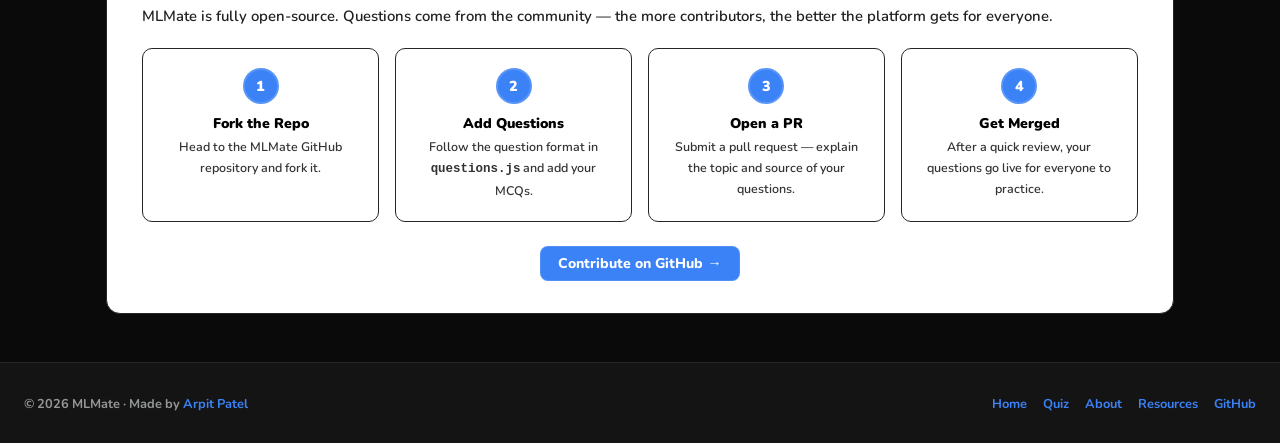
==== commit a2197663: "theme changed and added nlp, llm, dl questions" ====
--- a/about.html
+++ b/about.html
@@ -90,11 +90,11 @@
         <ul class="roadmap-list">
           <li><span class="roadmap-tag tag-live">Live</span> Machine Learning MCQs (multiple sections)</li>
           <li><span class="roadmap-tag tag-live">Live</span> Docker Interview Questions</li>
-          <li><span class="roadmap-tag tag-soon">Soon</span> Deep Learning & Neural Networks</li>
-          <li><span class="roadmap-tag tag-soon">Soon</span> NLP & Transformers</li>
+          <li><span class="roadmap-tag tag-live">Live</span> Deep Learning & Neural Networks</li>
+          <li><span class="roadmap-tag tag-live">Live</span> NLP & Transformers</li>
+          <li><span class="roadmap-tag tag-live">Live</span> LLMs & Prompt Engineering</li>
           <li><span class="roadmap-tag tag-soon">Soon</span> Python for ML (NumPy, Pandas, Scikit-learn)</li>
           <li><span class="roadmap-tag tag-planned">Planned</span> Statistics & Math for ML</li>
-          <li><span class="roadmap-tag tag-planned">Planned</span> LLMs & Prompt Engineering</li>
           <li><span class="roadmap-tag tag-planned">Planned</span> MLOps & Model Deployment</li>
           <li><span class="roadmap-tag tag-planned">Planned</span> Progress tracking (no login, localStorage)</li>
           <li><span class="roadmap-tag tag-planned">Planned</span> Leaderboards & streaks</li>
@@ -136,7 +136,7 @@
     </div>
 
     <footer>
-      <p>© 2026 MLMate · Made with ❤️ by <a href="https://github.com/arpitpatelsitapur" target="_blank">Arpit Patel</a>
+      <p>© 2026 MLMate · Made by <a href="https://github.com/arpitpatelsitapur" target="_blank">Arpit Patel</a>
       </p>
       <div style="display:flex;gap:1rem;flex-wrap:wrap;">
         <a href="index.html">Home</a><a href="quiz.html">Quiz</a><a href="about.html">About</a>
--- a/styles.css
+++ b/styles.css
@@ -166,14 +166,14 @@
 
 .nav-links a {
   text-decoration: none;
-  color: var(--muted);
+  color: #fff;
   font-weight: 700;
   font-size: 0.92rem;
   transition: color 0.15s;
 }
 
 .nav-links a:hover {
-  color: var(--text);
+  color: #0084ff;
 }
 
 .nav-btn {
@@ -205,7 +205,7 @@
 
 .hero-badge {
   display: inline-block;
-  background: rgba(255, 255, 255, 0.913);
+  background: rgb(255, 255, 255);
   color: #014aa2;
   border: 1.5px solid rgba(59, 130, 246, 0.3);
   font-weight: 800;
@@ -227,7 +227,7 @@
 
 .hero p {
   font-size: 1.08rem;
-  color: var(--muted);
+  color: #fffffff3;
   max-width: 540px;
   margin: 0 auto;
   font-weight: 600;
@@ -243,7 +243,7 @@
 }
 
 .stat {
-  background: rgba(22, 22, 22, 0.8);
+  background: rgb(255, 255, 255);
   border: 1px solid var(--muted);
   border-radius: var(--radius);
   padding: 1rem 1.5rem;
@@ -259,7 +259,7 @@
 
 .stat-label {
   font-size: 0.8rem;
-  color: var(--muted);
+  color: #2a2a2a;
   font-weight: 700;
   margin-top: 2px;
 }
@@ -276,7 +276,7 @@
   font-weight: 900;
   margin-bottom: 1.8rem;
   text-align: center;
-  color: #fff;
+  color: #ffffff;
 }
 
 /* ── PLATFORM SECTION ─────────────────────────────────── */
@@ -285,7 +285,7 @@
 }
 
 .platform-wrap {
-  background: var(--card-bg);
+  background: #ffffff;
   border: 1px solid var(--muted);
   border-radius: var(--radius);
   padding: 2rem 2rem 2.2rem;
@@ -293,11 +293,12 @@
 
 .platform-wrap .section-title {
   margin-bottom: 0.6rem;
+  color: #1e1e1e;
 }
 
 .platform-intro {
   font-size: 0.93rem;
-  color: var(--muted);
+  color: #303030;
   font-weight: 600;
   line-height: 1.65;
   max-width: 680px;
@@ -306,7 +307,7 @@
 }
 
 .platform-topics {
-  background: var(--bg2);
+  background: #0374fd;
   border: 1px solid var(--muted);
   border-radius: 10px;
   padding: 1.1rem 1.3rem;
@@ -317,7 +318,7 @@
   font-weight: 900;
   text-transform: uppercase;
   letter-spacing: 0.1em;
-  color: var(--muted);
+  color: #fff;
   margin-bottom: 0.75rem;
 }
 
@@ -328,7 +329,7 @@
 }
 
 .platform-chip {
-  background: rgba(255, 255, 255, 0.05);
+  background: rgb(255, 255, 255);
   border: 1px solid var(--border);
   border-radius: 8px;
   padding: 0.3rem 0.8rem;
@@ -339,10 +340,15 @@
 
 /* ── FOR WHOM ─────────────────────────────────────────── */
 .for-whom {
-  background: var(--card-bg);
+  background: #fff;
   border: 1px solid var(--muted);
   border-radius: var(--radius);
   padding: 2.5rem;
+}
+
+.for-whom .section-title {
+  margin-bottom: 0.6rem;
+  color: #000000;
 }
 
 .for-whom-grid {
@@ -353,7 +359,7 @@
 }
 
 .for-whom-card {
-  background: var(--bg2);
+  background: #017ffc;
   border: 1px solid var(--muted);
   border-radius: 10px;
   padding: 1.2rem;
@@ -376,7 +382,7 @@
 
 .for-whom-card p {
   font-size: 0.8rem;
-  color: var(--muted);
+  color: #f4f4f4;
   font-weight: 600;
   line-height: 1.4;
 }
@@ -390,7 +396,7 @@
 }
 
 .how-card {
-  background: var(--card-bg);
+  background: #fff;
   border: 1px solid var(--muted);
   border-radius: var(--radius);
   padding: 1.5rem;
@@ -416,12 +422,12 @@
   font-size: 0.92rem;
   font-weight: 800;
   margin-bottom: 5px;
-  color: var(--text);
+  color: #151515;
 }
 
 .how-card p {
   font-size: 0.8rem;
-  color: var(--muted);
+  color: #303030;
   font-weight: 600;
 }
 
@@ -433,7 +439,7 @@
 }
 
 .skill-card {
-  background: var(--card-bg);
+  background: #fff;
   border: 1px #0053a19a solid;
   border-radius: var(--radius);
   overflow: hidden;
@@ -457,17 +463,17 @@
 }
 
 .skill-card-header {
-  background: rgba(255, 255, 255, 0.955);
+  background: rgba(2, 133, 255, 0.955);
   border-bottom: 1px solid var(--muted);
-  color: #015ebb;
+  color: #ffffff;
   padding: 0.65rem 1rem;
   font-weight: 800;
   font-size: 0.88rem;
 }
 
 .skill-card.inactive .skill-card-header {
-  background: rgba(255, 255, 255, 0.14);
-  color: var(--muted);
+  background: rgba(0, 157, 255, 0.764);
+  color: #f4f4f4;
 }
 
 .skill-card-body {
@@ -476,7 +482,7 @@
 
 .skill-card-body p {
   font-size: 0.81rem;
-  color: #ebeaea;
+  color: #1f1f1f;
   font-weight: 600;
   line-height: 1.45;
   margin-bottom: 0.8rem;
@@ -489,8 +495,8 @@
 }
 
 .badge {
-  background: rgba(255, 255, 255, 0.941);
-  color: #11467e;
+  background: rgb(0, 132, 255);
+  color: #082b52;
   border-radius: 5px;
   padding: 2px 8px;
   font-size: 0.73rem;
@@ -506,13 +512,13 @@
   position: absolute;
   top: 8px;
   right: 8px;
-  background: rgba(255, 255, 255, 0.06);
+  background: rgb(0, 145, 255);
   border: 1px solid var(--border);
   border-radius: 6px;
   padding: 2px 8px;
   font-size: 0.68rem;
   font-weight: 800;
-  color: var(--muted);
+  color: #fff;
 }
 
 /* ── CTA BANNER ───────────────────────────────────────── */
@@ -542,7 +548,7 @@
 .btn-outline-link {
   display: inline-flex;
   align-items: center;
-  background: rgba(255, 255, 255, 0.95);
+  background: rgb(255, 255, 255);
   border: 1.5px solid var(--muted);
   border-radius: 8px;
   padding: 0.7rem 1.6rem;
@@ -609,7 +615,7 @@
 
 .res-hero p {
   font-size: 1rem;
-  color: var(--muted);
+  color: #e7e7e7;
   font-weight: 600;
   line-height: 1.7;
 }
@@ -623,7 +629,7 @@
 }
 
 .filter-btn {
-  background: var(--card-bg);
+  background: #fff;
   border: 1px solid var(--border);
   border-radius: 8px;
   padding: 0.4rem 1rem;
@@ -631,7 +637,7 @@
   font-weight: 800;
   font-size: 0.82rem;
   cursor: pointer;
-  color: var(--muted);
+  color: #000;
   transition: all 0.15s;
 }
 
@@ -678,18 +684,18 @@
 }
 
 .disclaimer {
-  background: var(--card-bg);
+  background: #fff;
   border: 1px solid var(--border);
   border-radius: var(--radius);
   padding: 1rem 1.3rem;
   margin-bottom: 2rem;
   font-size: 0.82rem;
-  color: var(--muted);
+  color: #2a2929;
   font-weight: 600;
 }
 
 .disclaimer strong {
-  color: var(--text);
+  color: #1b1b1b;
 }
 
 .res-section {
@@ -829,13 +835,13 @@
 
 .about-hero p {
   font-size: 1.05rem;
-  color: var(--muted);
+  color: #dadada;
   font-weight: 600;
   line-height: 1.7;
 }
 
 .about-card {
-  background: var(--card-bg);
+  background: #fff;
   border: 1px solid var(--border);
   border-radius: var(--radius);
   padding: 2rem 2.2rem;
@@ -849,13 +855,13 @@
   display: flex;
   align-items: center;
   gap: 0.6rem;
-  color: #fff;
+  color: #0b70ff;
 }
 
 .about-card p,
 .about-card li {
   font-size: 0.93rem;
-  color: var(--muted);
+  color: #202020;
   font-weight: 600;
   line-height: 1.7;
 }
@@ -877,7 +883,7 @@
 }
 
 .principle-card {
-  background: var(--bg2);
+  background: #007bff;
   border: 1px solid var(--border);
   border-radius: 10px;
   padding: 1.2rem;
@@ -898,7 +904,7 @@
 
 .principle-card p {
   font-size: 0.8rem;
-  color: var(--muted);
+  color: #dedede;
   font-weight: 600;
 }
 
@@ -922,7 +928,7 @@
   border-bottom: 1px solid var(--border);
   font-size: 0.9rem;
   font-weight: 700;
-  color: var(--text);
+  color: #181818;
 }
 
 .roadmap-list li:last-child {
@@ -960,7 +966,7 @@
 }
 
 .contribute-step {
-  background: var(--bg2);
+  background: #fff;
   border: 1px solid var(--border);
   border-radius: 10px;
   padding: 1.2rem;
@@ -986,12 +992,12 @@
   font-size: 0.88rem;
   font-weight: 900;
   margin-bottom: 3px;
-  color: var(--text);
+  color: #000000;
 }
 
 .contribute-step p {
   font-size: 0.78rem;
-  color: var(--muted);
+  color: #333333;
   font-weight: 600;
 }
 
@@ -1006,11 +1012,11 @@
   display: inline-flex;
   align-items: center;
   gap: 6px;
-  background: rgba(0, 0, 0, 0.95);
+  background: rgba(255, 255, 255, 0.95);
   border: 1px solid var(--border2);
   border-radius: 8px;
   padding: 0.4rem 0.9rem;
-  color: var(--text);
+  color: #0054fd;
   font-family: 'Nunito', sans-serif;
   font-weight: 800;
   font-size: 0.83rem;
@@ -1046,7 +1052,7 @@
 .skill-sidebar {
   width: var(--sidebar-w);
   min-height: calc(100vh - 64px);
-  background: var(--card-bg);
+  background: #fff;
   border-right: 1px solid var(--border);
   padding: 1.5rem 1rem;
   position: sticky;
@@ -1065,14 +1071,14 @@
 .ssi-name {
   font-size: 1rem;
   font-weight: 900;
-  color: #fff;
+  color: #0080ff;
   margin-bottom: 4px;
 }
 
 .ssi-meta {
   font-size: 0.75rem;
   font-weight: 700;
-  color: var(--muted);
+  color: #072143;
 }
 
 .sidebar-heading {
@@ -1080,7 +1086,7 @@
   font-weight: 900;
   text-transform: uppercase;
   letter-spacing: 0.1em;
-  color: var(--muted);
+  color: #080808;
   margin-bottom: 0.7rem;
 }
 
@@ -1100,7 +1106,7 @@
   font-family: 'Nunito', sans-serif;
   font-weight: 700;
   font-size: 0.82rem;
-  color: var(--muted);
+  color: #2e2e2e;
   transition: all 0.13s;
   display: flex;
   align-items: center;
@@ -1108,8 +1114,8 @@
 }
 
 .sidebar-section-btn:hover {
-  background: rgba(255, 255, 255, 0.05);
-  color: var(--text);
+  background: rgba(255, 255, 255, 0.5);
+  color: #0073ff;
 }
 
 .sidebar-section-btn.active {
@@ -1170,12 +1176,12 @@
 .progress-text {
   font-size: 0.8rem;
   font-weight: 800;
-  color: var(--muted);
+  color: #fff;
   white-space: nowrap;
 }
 
 .q-card {
-  background: var(--card-bg);
+  background: #fff;
   border: 1px solid var(--border);
   border-radius: var(--radius);
   padding: 1.8rem;
@@ -1185,7 +1191,7 @@
 .q-num {
   font-size: 0.72rem;
   font-weight: 800;
-  color: var(--blue);
+  color: #0077ff;
   text-transform: uppercase;
   letter-spacing: 0.08em;
   margin-bottom: 0.6rem;
@@ -1196,7 +1202,7 @@
   font-weight: 800;
   line-height: 1.5;
   margin-bottom: 1.5rem;
-  color: #fff;
+  color: #1b1b1b;
 }
 
 .q-options {
@@ -1206,7 +1212,7 @@
 }
 
 .opt-btn {
-  background: var(--bg2);
+  background: #fff;
   border: 1px solid var(--border);
   border-radius: 10px;
   padding: 0.8rem 1.1rem;
@@ -1215,7 +1221,7 @@
   font-family: 'Nunito', sans-serif;
   font-weight: 700;
   font-size: 0.92rem;
-  color: var(--text);
+  color: #1b1b1b;
   transition: all 0.13s;
   display: flex;
   align-items: center;
@@ -1275,7 +1281,7 @@
   margin-top: 1rem;
   font-size: 0.88rem;
   font-weight: 700;
-  color: #ffffff;
+  color: #0088ff;
   line-height: 1.5;
   display: none;
 }
